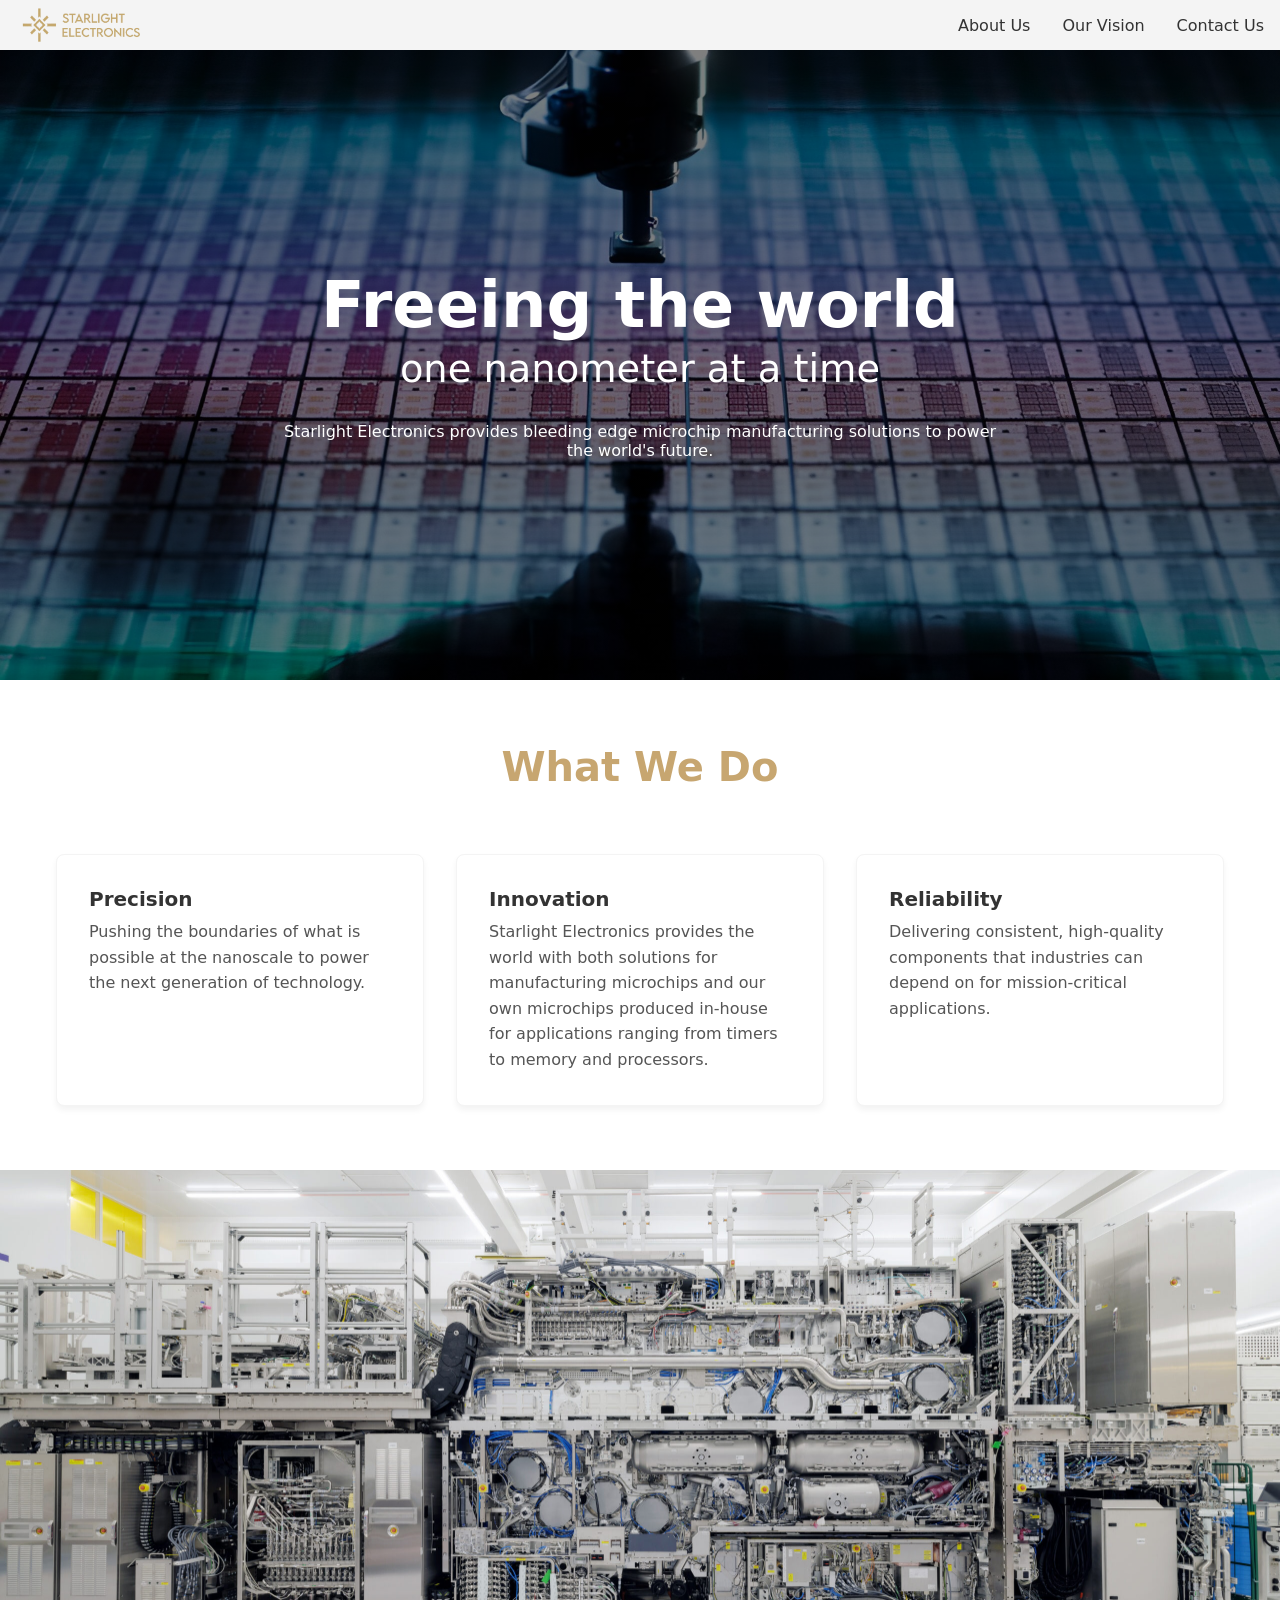
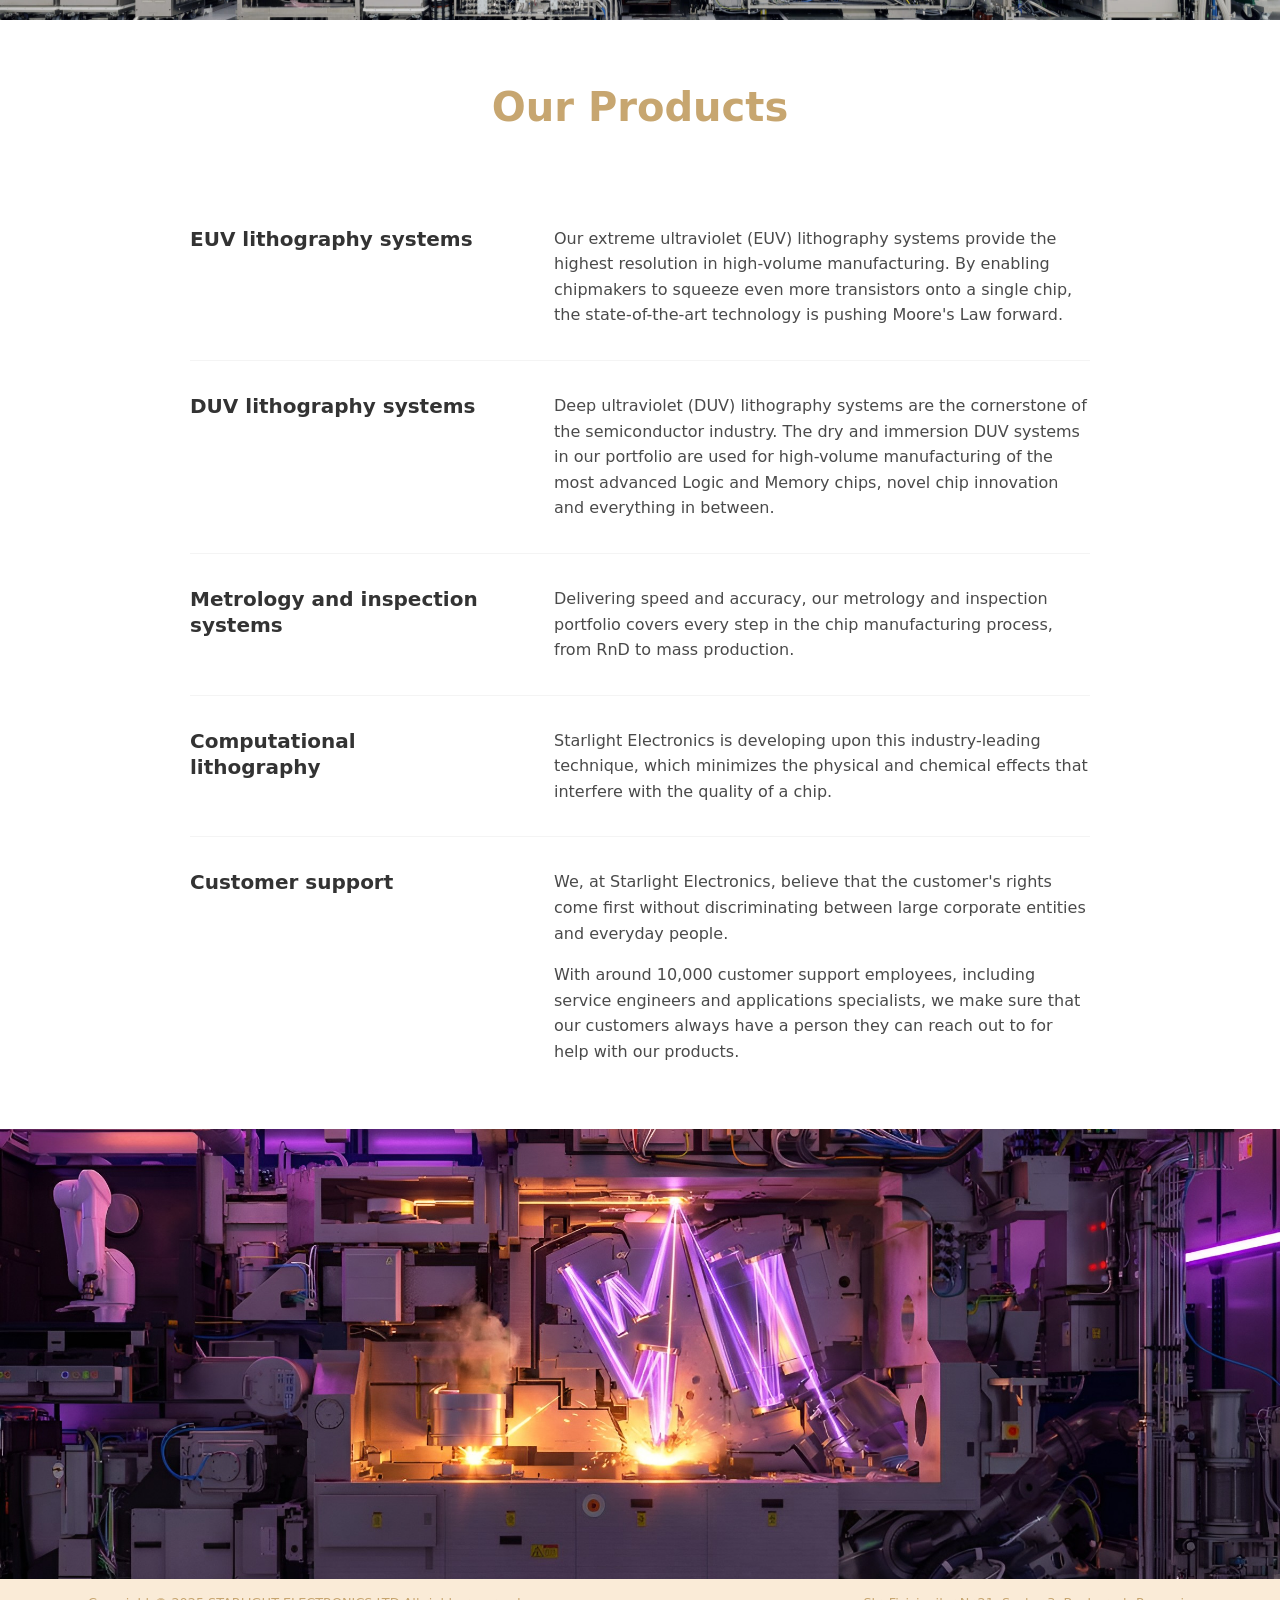
==== Starlight Electronics - Site/index.html @ cf989c0d "Add files via upload" ====
<!DOCTYPE html>
<html lang="en">
<head>
  <meta charset="utf-8">
  <meta name="viewport" content="width=device-width, initial-scale=1">
  <title>STARLIGHT-ELECTRONICS | The rising star in the semiconductor industry</title>
  <link rel="stylesheet" href="assets/css/style.css">
</head>
<body>

<header class="site-header">
  <nav class="site-nav" aria-label="Primary">
    <ul class="site-nav__list">
      <li class="site-nav__item site-nav__item--logo">
        <a href="index.html" class="site-logo">
          <img src="assets/images/logo.png" alt="STARLIGHT-ELECTRONICS" class="site-logo__img">
        </a>
      </li>
      <li class="site-nav__item"><a href="about.html" class="site-nav__link">About Us</a></li>
      <li class="site-nav__item"><a href="our-vision.html" class="site-nav__link">Our Vision</a></li>
      <li class="site-nav__item"><a href="contact.html" class="site-nav__link">Contact Us</a></li>
    </ul>
  </nav>
</header>

<main>
    <section class="hero hero--wafer">
        <div class="container hero__content">
            <h1 class="hero__title">Freeing the world</h1>
            <p class="hero__subtitle">one nanometer at a time</p>
            <p>Starlight Electronics provides bleeding edge microchip manufacturing solutions to power the world's future.</p>
        </div>
    </section>

    <section class="section section--features">
        <div class="container">
            <h2 class="section__title">What We Do</h2>
            <div class="grid grid--3-cols feature-cards">

                <div class="feature-card">
                    <h3 class="feature-card__title">Precision</h3>
                    <p class="feature-card__text">Pushing the boundaries of what is possible at the nanoscale to power the next generation of technology.</p>
                </div>

                <div class="feature-card">
                    <h3 class="feature-card__title">Innovation</h3>
                    <p class="feature-card__text">Starlight Electronics provides the world with both solutions for manufacturing microchips and our own microchips produced in-house for applications ranging from timers to memory and processors.</p>
                </div>

                <div class="feature-card">
                    <h3 class="feature-card__title">Reliability</h3>
                    <p class="feature-card__text">Delivering consistent, high-quality components that industries can depend on for mission-critical applications.</p>
                </div>
            </div>
        </div>
    </section>

    <section class="image-break">
        <img src="assets/images/machine.jpg" alt="Silicon wafer manufacturing machine" class="image-break__img">
    </section>

    <section class="section section--products">
        <div class="container">
            <h2 class="section__title">Our Products</h2>

            <div class="product-list">
                <article class="product-item">
                    <h3 class="product-item__title">EUV lithography systems</h3>
                    <div class="product-item__content">
                        <p>Our extreme ultraviolet (EUV) lithography systems provide the highest resolution in high-volume manufacturing. By enabling chipmakers to squeeze even more transistors onto a single chip, the state-of-the-art technology is pushing Moore's Law forward.</p>
                    </div>
                </article>

                <article class="product-item">
                    <h3 class="product-item__title">DUV lithography systems</h3>
                    <div class="product-item__content">
                        <p>Deep ultraviolet (DUV) lithography systems are the cornerstone of the semiconductor industry. The dry and immersion DUV systems in our portfolio are used for high-volume manufacturing of the most advanced Logic and Memory chips, novel chip innovation and everything in between.</p>
                    </div>
                </article>

                <article class="product-item">
                    <h3 class="product-item__title">Metrology and inspection systems</h3>
                    <div class="product-item__content">
                        <p>Delivering speed and accuracy, our metrology and inspection portfolio covers every step in the chip manufacturing process, from RnD to mass production.</p>
                    </div>
                </article>

                <article class="product-item">
                    <h3 class="product-item__title">Computational lithography</h3>
                    <div class="product-item__content">
                        <p>Starlight Electronics is developing upon this industry-leading technique, which minimizes the physical and chemical effects that interfere with the quality of a chip.</p>
                    </div>
                </article>

                <article class="product-item">
                    <h3 class="product-item__title">Customer support</h3>
                    <div class="product-item__content">
                        <p>We, at Starlight Electronics, believe that the customer's rights come first without discriminating between large corporate entities and everyday people.</p>
                        <p>With around 10,000 customer support employees, including service engineers and applications specialists, we make sure that our customers always have a person they can reach out to for help with our products.</p>
                    </div>
                </article>
            </div>
        </div>
    </section>

    <section class="image-break">
        <img src="assets/images/machine-internal.jpg" alt="Silicon wafer manufacturing machine internal" class="image-break__img">
    </section>
</main>

<footer class="site-footer">
    <div class="container site-footer__bottom">
        <p class="site-footer__copyright">Copyright &copy; 2025 STARLIGHT ELECTRONICS LTD All rights reserved.</p>
        <p class="site-footer__address">Str. Fizicienilor Nr.21, Sector 3, Bucharest, Romania</p>
    </div>
</footer>

</body>
</html>
---- Starlight Electronics - Site/assets/css/style.css ----
:root {
  --color-primary: #c7a670;
  --color-accent: antiquewhite;    
  --color-text: #333333;
  --color-bg: #ffffff;
  --color-bg-subtle: #f4f4f4;
  --color-box-shadow: rgba(0, 0, 0, 0.12);

  --font-family-sans: 'Inter', system-ui, sans-serif;
  --font-size-base: 1rem;
  --font-size-lg: 1.25rem;
  --font-size-xl: 2.5rem;

  --logo-size: 3.1rem;

  --space-sm: 0.5rem;
  --space-md: 1rem;
  --space-lg: 2rem;
  --space-xl: 4rem;
  --space-uxl: 6rem;

  --container-width: 1200px;
}

*, *::before, *::after {
    margin: 0;
    padding: 0;
    box-sizing: border-box; 
}

body {
    min-height: 100vh;
    background-color: var(--color-bg-subtle);
    font-family: var(--font-family-sans);
    color: var(--color-text);
}

.container {
    width: 100%;
    max-width: var(--container-width);
    margin-left: auto;
    margin-right: auto;
    padding-left: var(--space-md);
    padding-right: var(--space-md);
}

.site-nav {
  background-color: var(--color-bg-subtle);
  box-shadow: 3px 3px 5px var(--color-box-shadow);
}

.site-nav__list {
  width: 100%;
  list-style: none;
  display: flex;
  justify-content: flex-end;
  align-items: center;
  margin: 0;
  padding: 0;
}

.site-nav__item {
  height: 50px;
  flex-shrink: 0;
}

.site-nav__item--logo {
  margin-right: auto;
}

.site-nav__link,
.site-logo {
  height: 100%;
  padding: 0 var(--space-md);
  text-decoration: none;
  display: flex;
  align-items: center;
  color: var(--color-text);
}

.site-logo {
  padding-right: var(--space-sm);
}

.site-logo__img {
  display: block;
  height: var(--logo-size);
  width: auto;
}

.site-nav__link:hover {
  background-color: var(--color-accent);
}

.hero {
    width: 100%;
    min-height: 70vh;
    display: flex;
    align-items: center;
    justify-content: center;
    text-align: center;
    color: #ffffff;
    background-color: #0b1a2a; 
}

.hero--wafer {
    background-image: 
        linear-gradient(rgba(0, 0, 0, 0.5), rgba(0, 0, 0, 0.5)),
        url('../images/wafer.jpeg');
    background-size: cover;
    background-position: center;
    background-repeat: no-repeat;
}

.hero__content {
    max-width: 800px;
    padding: var(--space-lg);
}

.hero__title {
    font-size: clamp(2.5rem, 5vw, 4rem);
    margin-bottom: var(--space-sm);
    line-height: 1.1;
}

.hero__subtitle {
    font-size: clamp(1.5rem, 3vw, 2.5rem);
    margin-bottom: var(--space-lg);
    line-height: 1.1;
    font-weight: 300;
}

.section {
    padding-top: var(--space-xl); 
    padding-bottom: var(--space-xl);
}

.section__title {
    font-size: var(--font-size-xl);
    color: var(--color-primary);
    margin-bottom: var(--space-xl);
    text-align: center;
}

.section--features {
    background-color: var(--color-bg);
}

.grid {
    display: grid;
    gap: var(--space-lg);
}

.grid--3-cols {
    grid-template-columns: repeat(auto-fit, minmax(300px, 1fr));
}

.feature-cards {
    padding: 0; 
}

.feature-card {
    background-color: var(--color-bg);
    padding: var(--space-lg);
    border: 1px solid var(--color-bg-subtle);
    border-radius: 8px;
    box-shadow: 0 4px 6px rgba(0, 0, 0, 0.05); 
    transition: transform 0.3s ease;
}

.feature-card:hover {
    transform: translateY(-5px);
    box-shadow: 0 8px 12px rgba(0, 0, 0, 0.1);
}

.feature-card__title {
    font-size: var(--font-size-lg);
    color: var(--color-text);
    margin-bottom: var(--space-sm);
}

.feature-card__text {
    color: #555555;
    line-height: 1.6;
}

.image-break {
    width: 100%;
    height: 50vh; 
    min-height: 300px;
    overflow: hidden;
    background-color: var(--color-text);
}

.image-break__img {
    width: 100%;
    height: 100%;
    object-fit: cover;
    object-position: center;
    display: block;
}

.section--products {
    background-color: var(--color-bg);
}

.product-list {
    display: flex;
    flex-direction: column;
    max-width: 900px;
    margin: 0 auto;
}

.product-item {
    border-bottom: 1px solid var(--color-bg-subtle); 
    padding: var(--space-lg) 0;
    display: grid;
    grid-template-columns: 1fr;
    gap: var(--space-md);
}

.product-item:last-child {
    border-bottom: none;
    padding-bottom: 0;
}

@media (min-width: 768px) {
    .product-item {
        grid-template-columns: 300px 1fr;
        gap: var(--space-xl);
        align-items: start;
    }
}

.product-item__title {
    color: var(--color-text);
    font-size: var(--font-size-lg);
    margin: 0;
    line-height: 1.3;
}

.product-item__content {
    color: #4a4a4a;
    line-height: 1.6;
}
.product-item__content p {
    margin-bottom: var(--space-md);
}
.product-item__content p:last-child {
    margin-bottom: 0;
}

.site-footer {
    background-color: var(--color-accent);
    color: var(--color-text); 
    padding-top: var(--space-md);
    padding-bottom: var(--space-md);
    font-size: 0.9rem;
}

.site-footer__bottom {
    display: flex;
    justify-content: space-between;
    align-items: center;
    flex-wrap: wrap;
    gap: var(--space-md);
    font-size: 0.8rem;
    color: var(--color-primary); 
}

.site-footer__copyright,
.site-footer__address {
    padding-left: var(--space-lg);
    padding-right: var(--space-lg);
}

@media (max-width: 600px) {
    .site-footer__bottom {
        flex-direction: column;
        align-items: flex-start;
    }
}

.about-header {
    display: flex;
    flex-direction: column;
    align-items: center;
    margin-bottom: var(--space-xl);
    text-align: center;
}

.about-header__logo {
    max-height: 14rem;
    width: auto;
    margin-bottom: var(--space-lg);
}

.about-header__title,
.vision-header__title {
    font-size: clamp(2.5rem, 5vw, 4rem);
    color: var(--color-primary);
    margin: 0;
    line-height: 1.2;
}

.about-article,
.vision-article {
    max-width: 800px; 
    margin: 0 auto; 
}

.about-article p,
.vision-article p {
    font-size: 1.15rem; 
    line-height: 1.8; 
    color: #4a4a4a; 
    margin-bottom: var(--space-lg);
}

.about-article .about-article__lead,
.vision-article .vision-article__lead {
    font-size: 1.4rem;
    font-weight: 500;
    color: var(--color-text);
    line-height: 1.6;
}

.vision-header {
    text-align: center;
    margin-bottom: var(--space-xl);
}

.vision-article__media {
    margin: var(--space-xl) 0; 
    padding: 0;
}

.vision-article__img {
    width: 100%;
    height: auto;
    display: block;
    border-radius: 8px; 
    box-shadow: 0 10px 30px rgba(0, 0, 0, 0.08); 
    max-height: 500px;
    object-fit: cover; 
}

.page-header {
    text-align: center;
    padding-top: var(--space-xl);
    padding-bottom: var(--space-md);
}

.page-header__title {
    font-size: clamp(2.5rem, 5vw, 4rem); 
    color: var(--color-primary);
    margin: 0;
    line-height: 1.1;
    letter-spacing: -0.02em;
}


.section--contact {
    background-color: var(--color-bg);
    padding-bottom: var(--space-uxl); 
}

.grid--2-cols {
    display: grid;
    grid-template-columns: 1fr;
    gap: var(--space-xl);
}

@media (min-width: 768px) {
    .grid--2-cols {
        grid-template-columns: 1fr 1fr; 
    }
}

.contact-info__title {
    font-size: var(--font-size-xl);
    color: var(--color-primary);
    margin-bottom: var(--space-md);
}

.contact-info__text {
    color: #4a4a4a;
    line-height: 1.6;
    margin-bottom: var(--space-lg);
}

.contact-info__list {
    list-style: none;
    padding: 0;
    margin: 0;
}

.contact-info__list li {
    margin-bottom: var(--space-md);
    color: var(--color-text);
    line-height: 1.5;
}

.contact-info__list a {
    color: var(--color-primary);
    text-decoration: none;
    font-weight: 500;
}

.contact-info__list a:hover {
    text-decoration: underline;
}

/* --- CONTACT FORM --- */
.contact-form {
    background-color: var(--color-bg-subtle);
    padding: var(--space-lg);
    border-radius: 8px;
    box-shadow: 0 4px 6px var(--color-box-shadow);
}

.form-group {
    margin-bottom: var(--space-md);
}

.form-label {
    display: block;
    margin-bottom: var(--space-sm);
    font-weight: 500;
    color: var(--color-text);
}

.form-input {
    width: 100%;
    padding: 0.75rem;
    border: 1px solid #ccc;
    border-radius: 4px;
    font-family: inherit;
    font-size: 1rem;
    background-color: var(--color-bg);
    transition: border-color 0.3s ease, box-shadow 0.3s ease;
}

.form-input:focus {
    outline: none;
    border-color: var(--color-primary);
    box-shadow: 0 0 0 3px rgba(199, 166, 112, 0.2); 
}

.button {
    display: inline-block;
    padding: 0.75rem 1.5rem;
    font-family: inherit;
    font-size: 1rem;
    font-weight: 600;
    text-align: center;
    text-decoration: none;
    cursor: pointer;
    border: none;
    border-radius: 4px;
    transition: background-color 0.3s ease, transform 0.2s ease;
}

.button--primary {
    background-color: var(--color-primary);
    color: #ffffff;
}

.button--primary:hover {
    background-color: #b08d5b; 
    transform: translateY(-2px);
}

.button--primary:active {
    transform: translateY(0);
}
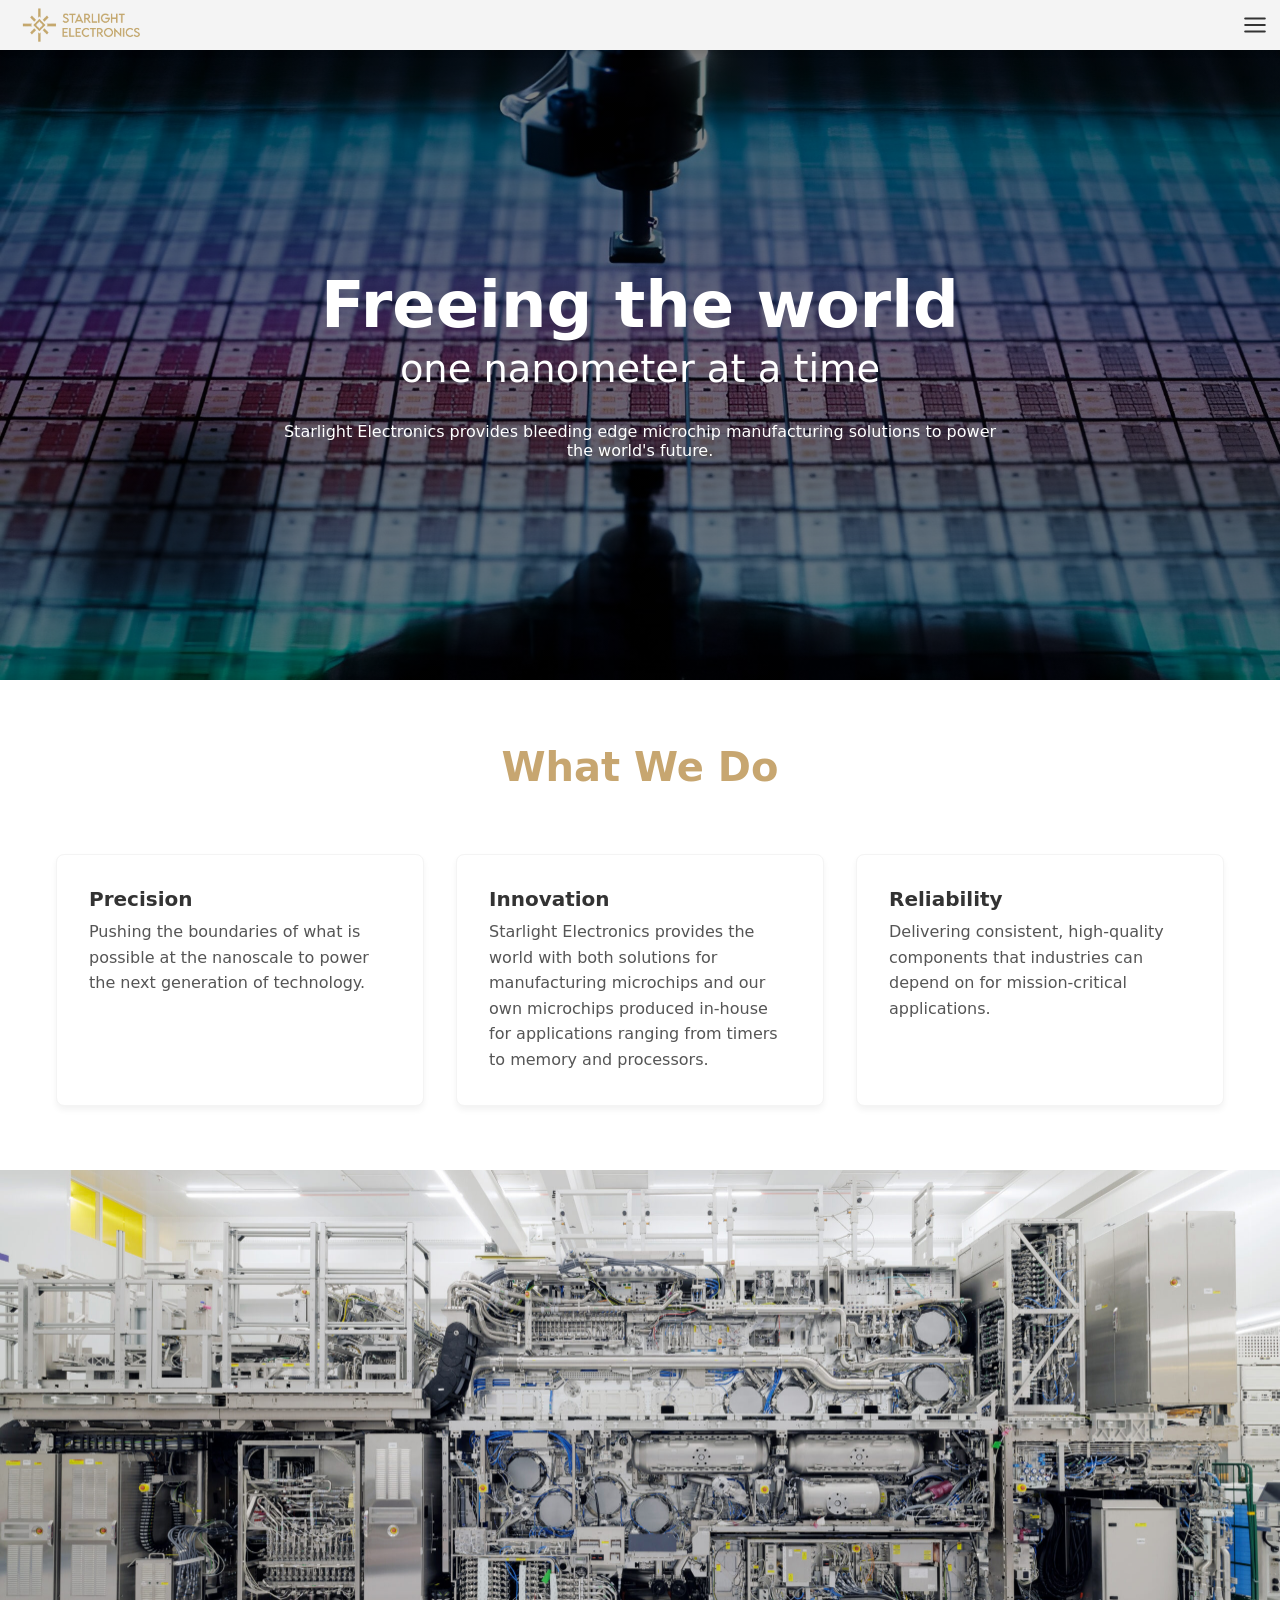
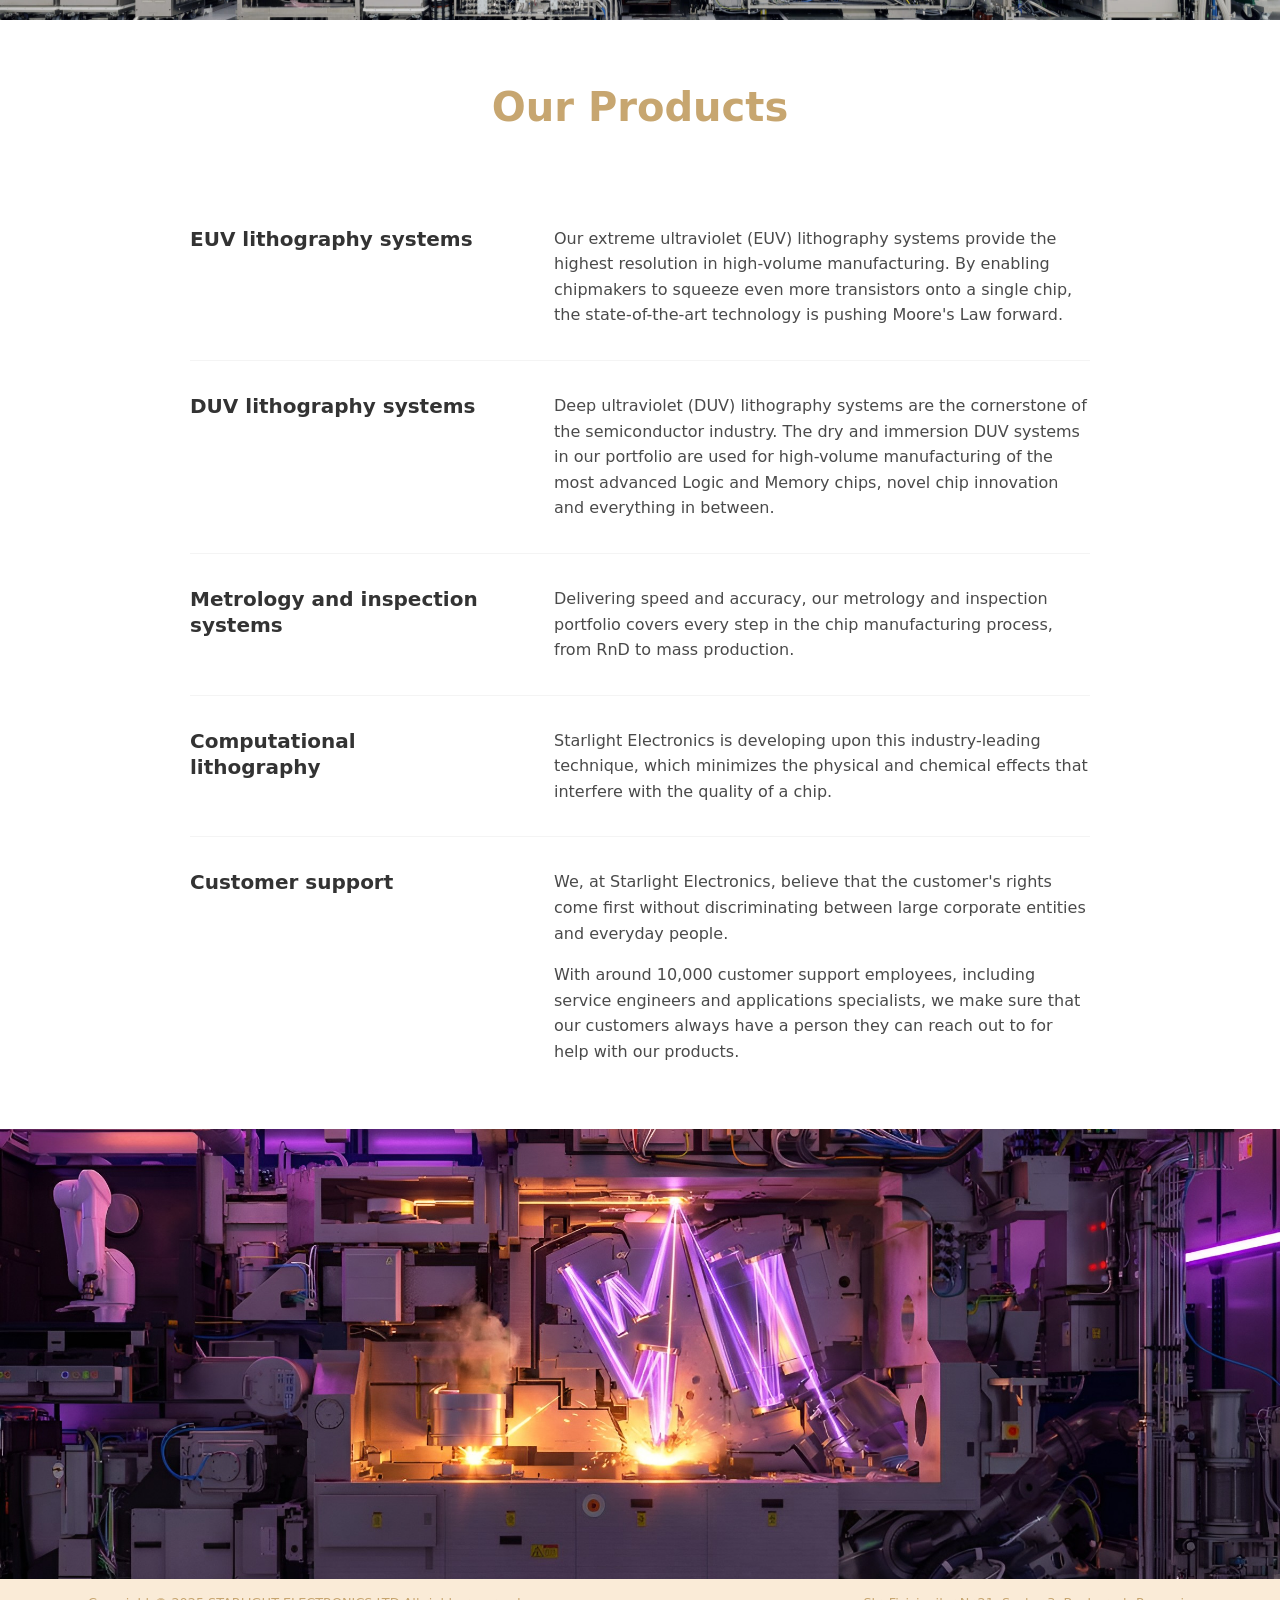
==== commit 58d63cbe: "Am adaugat  navbar responsive cu animatii + schimbare logo pe mobil ca nu se vedea bine" ====
--- a/Starlight Electronics - Site/index.html
+++ b/Starlight Electronics - Site/index.html
@@ -12,9 +12,31 @@
   <nav class="site-nav" aria-label="Primary">
     <ul class="site-nav__list">
       <li class="site-nav__item site-nav__item--logo">
-        <a href="index.html" class="site-logo">
+        <a href="index.html" class="site-logo active" aria-current="page">
           <img src="assets/images/logo.png" alt="STARLIGHT-ELECTRONICS" class="site-logo__img">
         </a>
+      </li>
+      <li class="site-nav__item hideOnMobile"><a href="about.html" class="site-nav__link">About Us</a></li>
+      <li class="site-nav__item hideOnMobile"><a href="our-vision.html" class="site-nav__link">Our Vision</a></li>
+      <li class="site-nav__item hideOnMobile"><a href="contact.html" class="site-nav__link">Contact Us</a></li>
+      <li class="site-nav__item menu-button" onclick="showSidebar()">
+        <button type="button" aria-label="Open navigation menu">
+          <svg xmlns="http://www.w3.org/2000/svg" height="26" width="26" viewBox="0 0 24 24" fill="none" stroke="currentColor" stroke-width="2" stroke-linecap="round" aria-hidden="true">
+            <path d="M3 6h18M3 12h18M3 18h18"/>
+          </svg>
+        </button>
+      </li>
+    </ul>
+  </nav>
+  <div class="sidebar-overlay" onclick="hideSidebar()" aria-hidden="true"></div>
+  <nav aria-label="Site navigation">
+    <ul class="sidebar">
+      <li class="site-nav__item menu-button menu-button--close" onclick="hideSidebar()">
+        <button type="button" aria-label="Close navigation menu">
+          <svg xmlns="http://www.w3.org/2000/svg" height="26" width="26" viewBox="0 0 24 24" fill="none" stroke="currentColor" stroke-width="2" stroke-linecap="round" aria-hidden="true">
+            <path d="M18 6 6 18M6 6l12 12"/>
+          </svg>
+        </button>
       </li>
       <li class="site-nav__item"><a href="about.html" class="site-nav__link">About Us</a></li>
       <li class="site-nav__item"><a href="our-vision.html" class="site-nav__link">Our Vision</a></li>
@@ -115,5 +137,6 @@
     </div>
 </footer>
 
+<script src="assets/js/main.js"></script>
 </body>
 </html>
--- a/Starlight Electronics - Site/assets/css/style.css
+++ b/Starlight Electronics - Site/assets/css/style.css
@@ -35,6 +35,12 @@
     color: var(--color-text);
 }
 
+.site-header {
+  position: sticky;
+  top: 0;
+  z-index: 900;
+}
+
 .container {
     width: 100%;
     max-width: var(--container-width);
@@ -45,7 +51,12 @@
 }
 
 .site-nav {
-  background-color: var(--color-bg-subtle);
+  position: sticky;
+  top: 0;
+  z-index: 900;
+  background-color: rgba(244, 244, 244, 0.9);
+  backdrop-filter: blur(10px);
+  -webkit-backdrop-filter: blur(10px);
   box-shadow: 3px 3px 5px var(--color-box-shadow);
 }
 
@@ -59,9 +70,108 @@
   padding: 0;
 }
 
+.sidebar {
+  position: fixed;
+  top: 0;
+  right: 0;
+  height: 100vh;
+  width: 250px;
+  z-index: 999;
+  list-style: none;
+  display: flex;
+  flex-direction: column;
+  align-items: flex-start;
+  background-color: rgba(244, 244, 244, 0.82);
+  backdrop-filter: blur(10px);
+  -webkit-backdrop-filter: blur(10px);
+  box-shadow: -10px 0 20px rgba(0, 0, 0, 0.12);
+  transform: translateX(100%);
+  transition: transform 0.35s cubic-bezier(0.25, 0.8, 0.25, 1), visibility 0.35s;
+  visibility: hidden;
+}
+
+.sidebar.active {
+  transform: translateX(0);
+  visibility: visible;
+}
+
+.sidebar-overlay {
+  position: fixed;
+  inset: 0;
+  z-index: 998;
+  background: rgba(0, 0, 0, 0.4);
+  opacity: 0;
+  visibility: hidden;
+  transition: opacity 0.3s ease, visibility 0.3s;
+}
+
+.sidebar-overlay.active {
+  opacity: 1;
+  visibility: visible;
+}
+
+.sidebar .site-nav__item {
+  width: 100%;
+}
+
+.site-nav__list a:not(.site-logo) {
+  position: relative;
+}
+
+.site-nav__list a:not(.site-logo)::after {
+  position: absolute;
+  right: var(--space-md);
+  bottom: 8px;
+  left: var(--space-md);
+  height: 2px;
+  background-color: var(--color-primary);
+  content: "";
+  transform: scaleX(0);
+  transform-origin: left;
+  transition: transform 0.25s ease;
+}
+
+.site-nav__list a:not(.site-logo):hover::after,
+.site-nav__list a:not(.site-logo).active::after {
+  transform: scaleX(1);
+}
+
+.sidebar .site-nav__link {
+  width: 100%;
+}
+
+.sidebar a {
+  transition: background-color 0.2s ease, transform 0.2s ease, color 0.2s ease;
+}
+
 .site-nav__item {
   height: 50px;
   flex-shrink: 0;
+}
+
+.menu-button {
+  display: block;
+}
+
+.hideOnMobile {
+  display: none;
+}
+
+.menu-button button {
+  width: 50px;
+  height: 50px;
+  border: 0;
+  padding: 0;
+  display: flex;
+  align-items: center;
+  justify-content: center;
+  color: inherit;
+  background: transparent;
+  cursor: pointer;
+}
+
+.menu-button button:hover {
+  background-color: var(--color-accent);
 }
 
 .site-nav__item--logo {
@@ -90,6 +200,28 @@
 
 .site-nav__link:hover {
   background-color: var(--color-accent);
+}
+
+.sidebar a:hover {
+  transform: translateX(6px);
+  background-color: rgba(199, 166, 112, 0.16);
+  color: var(--color-text);
+}
+
+@media (max-width: 800px) {
+  .hideOnMobile {
+    display: none;
+  }
+
+  .menu-button {
+    display: block;
+  }
+}
+
+@media (max-width: 400px) {
+  .sidebar {
+    width: 100%;
+  }
 }
 
 .hero {
@@ -278,6 +410,12 @@
     .site-footer__bottom {
         flex-direction: column;
         align-items: flex-start;
+    }
+
+    .about-header__logo {
+        max-width: 100%;
+        max-height: 8rem;
+        object-fit: contain;
     }
 }
 
